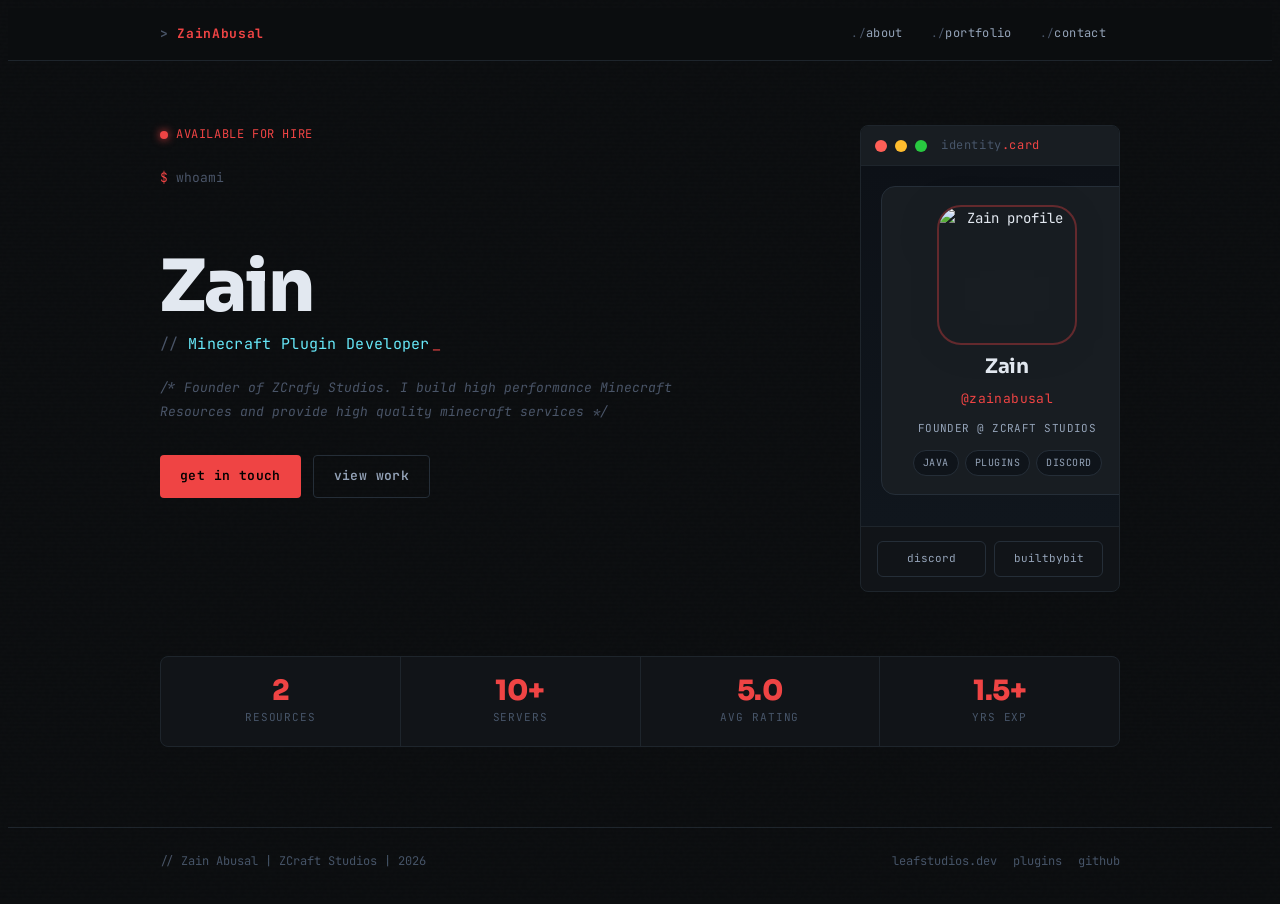
==== index.html @ 1bf6b718 "Add files via upload" ====
<!doctype html>
<html lang="en">
<head>
<meta charset="utf-8" />
<meta name="viewport" content="width=device-width, initial-scale=1" />
<title>Loading…</title>
<link rel="preconnect" href="https://fonts.googleapis.com">
<link rel="preconnect" href="https://fonts.gstatic.com" crossorigin>
<link rel="stylesheet" href="https://fonts.googleapis.com/css2?family=JetBrains+Mono:wght@400;600;700&family=Sora:wght@400;600;700;800&display=swap">
<link rel="stylesheet" href="styles.css">
</head>
<body data-page="index">
<main class="wrapper" id="app" style="padding-top:32px;padding-bottom:32px"></main>
<script src="app.js"></script>
</body>
</html>
---- styles.css ----
:root {
  --background: #0c0e10;
  --foreground: #e2e8f0;
  --bg2: #111418;
  --bg3: #181d22;
  --border: #1e252c;
  --border2: #252e38;
  --main: #ef4444;
  --main-dim: #dc2626;
  --cyan: #67e8f9;
  --orange: #fb923c;
  --comment: #4a5568;
  --text: #e2e8f0;
  --text2: #94a3b8;
  --text3: #475569;

  --mono: 'JetBrains Mono', 'Fira Code', monospace;
  --sans: 'Sora', sans-serif;
  --window-radius: 8px;
}

html { scroll-behavior: smooth; }

body {
  background: var(--background);
  color: var(--text);
  font-family: var(--mono);
  font-size: 14px;
  line-height: 1.6;
  overflow-x: hidden;
}

body::before {
  content: '';
  position: fixed;
  inset: 0;
  background: repeating-linear-gradient(0deg, transparent, transparent 2px, rgba(0,0,0,0.03) 2px, rgba(0,0,0,0.03) 4px);
  pointer-events: none;
  z-index: 1;
  will-change: auto;
}

body::after {
  content: '';
  position: fixed;
  inset: 0;
  background-image: url("data:image/svg+xml,%3Csvg viewBox='0 0 256 256' xmlns='http://www.w3.org/2000/svg'%3E%3Cfilter id='n'%3E%3CfeTurbulence type='fractalNoise' baseFrequency='0.9' numOctaves='4' stitchTiles='stitch'/%3E%3C/filter%3E%3Crect width='100%25' height='100%25' filter='url(%23n)' opacity='0.03'/%3E%3C/svg%3E");
  pointer-events: none;
  z-index: 1;
  opacity: 0.4;
}

@media (max-width: 768px) {
  body::before, body::after { display: none; }
}

.wrapper { max-width: 960px; margin: 0 auto; padding: 0 24px; position: relative; z-index: 2; }
.topbar { position: sticky; top: 0; z-index: 50; }

@media (max-width: 640px) {
  .wrapper { padding: 0 14px; }
}

.window {
  background: var(--bg2);
  border: 1px solid var(--border);
  border-radius: var(--window-radius);
  overflow: hidden;
  margin-bottom: 16px;
  animation: fadeUp 0.4s ease both;
}

.window-bar {
  display: flex; align-items: center; gap: 8px;
  padding: 10px 14px;
  background: var(--bg3);
  border-bottom: 1px solid var(--border);
  user-select: none;
}

.dot { width: 12px; height: 12px; border-radius: 50%; flex-shrink: 0; }
.dot-red { background: #ff5f57; }
.dot-yellow { background: #febc2e; }
.dot-green { background: #28c840; }

.window-title {
  font-family: var(--mono);
  font-size: 12px;
  color: var(--text3);
  margin-left: 6px;
  letter-spacing: 0.05em;
}
.window-title span { color: var(--main); }
.window-body { padding: 24px; }

.topbar {
  position: sticky; top: 0; z-index: 100;
  background: rgba(12, 14, 16, 0.9);
  backdrop-filter: blur(12px);
  border-bottom: 1px solid var(--border);
  padding: 0 24px;
}
.topbar-inner {
  max-width: 960px; margin: 0 auto;
  display: flex; align-items: center; justify-content: space-between;
  height: 52px;
}
.topbar-logo {
  font-family: var(--mono); font-size: 13px; font-weight: 700;
  color: var(--main); text-decoration: none; letter-spacing: 0.05em;
}
.topbar-logo::before { content: '> '; color: var(--comment); }
.topbar-nav { display: flex; gap: 0; }
.topbar-nav a {
  font-family: var(--mono); font-size: 12px;
  color: var(--text2); text-decoration: none;
  padding: 6px 14px; border-radius: 4px;
  transition: color 0.15s, background 0.15s;
  letter-spacing: 0.03em;
}
.topbar-nav a:hover { color: var(--main); background: rgba(239, 68, 68, 0.07); }
.topbar-nav a::before { content: './'; color: var(--comment); font-size: 11px; }

.hero { padding: 64px 0 32px; }
.hero-grid {
  display: grid;
  grid-template-columns: 1fr 260px;
  gap: 40px;
  align-items: start;
}
.hero-prompt {
  font-family: var(--mono); font-size: 13px; color: var(--comment); margin-bottom: 4px;
}
.hero-prompt::before { content: '$ '; color: var(--main); }
.hero-name {
  font-family: var(--sans);
  font-size: clamp(42px, 7vw, 72px);
  font-weight: 800; line-height: 1.05;
  letter-spacing: -0.03em; color: var(--text);
  margin-bottom: 8px;
}
.hero-name-accent { color: var(--main); }
.hero-role {
  font-family: var(--mono); font-size: 15px; color: var(--cyan);
  margin-bottom: 20px; letter-spacing: 0.02em;
}
.hero-role::before { content: '// '; color: var(--comment); }
.hero-desc {
  font-family: var(--mono); font-size: 13px; color: var(--text2);
  max-width: 560px; line-height: 1.8; margin-bottom: 32px;
}
.hero-actions { display: flex; gap: 12px; flex-wrap: wrap; }

.btn {
  display: inline-flex; align-items: center; gap: 8px;
  padding: 10px 20px; border-radius: 4px;
  font-family: var(--mono); font-size: 13px; font-weight: 600;
  text-decoration: none; letter-spacing: 0.03em;
  transition: all 0.15s; cursor: pointer; border: none;
}
.btn-primary { background: var(--main); color: #000; }
.btn-primary:hover { background: #f87171; }
.btn-ghost {
  background: transparent; color: var(--text2);
  border: 1px solid var(--border2);
}
.btn-ghost:hover { border-color: var(--main); color: var(--main); }

.status-row { display: flex; align-items: center; gap: 8px; margin-bottom: 24px; }
.status-dot {
  width: 8px; height: 8px; border-radius: 50%;
  background: var(--main); box-shadow: 0 0 8px var(--main);
  animation: pulse 2s ease-in-out infinite;
}
@keyframes pulse {
  0%, 100% { opacity: 1; box-shadow: 0 0 6px var(--main); }
  50% { opacity: 0.6; box-shadow: 0 0 14px var(--main); }
}
.status-text {
  font-family: var(--mono); font-size: 12px; color: var(--main);
  letter-spacing: 0.05em; text-transform: uppercase;
}

.skin-window .window-body {
  padding: 20px;
  background: linear-gradient(180deg, #0d1117 0%, #10161d 100%);
  min-height: 320px;
}
.profile-card {
  width: 100%; background: var(--bg3);
  border: 1px solid var(--border2); border-radius: 14px;
  padding: 18px 16px;
  display: flex; flex-direction: column; align-items: center;
  text-align: center; gap: 10px;
}
.skin-img {
  width: 136px; height: 136px; display: block; object-fit: cover;
  border-radius: 24px; border: 2px solid rgba(239, 68, 68, 0.35);
  filter: drop-shadow(0 8px 22px rgba(0, 0, 0, 0.35));
}
.profile-name {
  font-family: var(--sans); font-size: 20px; font-weight: 700;
  letter-spacing: -0.01em; color: var(--text); line-height: 1.2;
}
.profile-handle {
  font-family: var(--mono); font-size: 13px; color: var(--main); letter-spacing: 0.03em;
}
.profile-note {
  font-size: 11px; color: var(--text2);
  letter-spacing: 0.04em; text-transform: uppercase;
}
.profile-chips {
  display: flex; flex-wrap: wrap; gap: 6px; justify-content: center; margin-top: 2px;
}
.profile-chip {
  font-size: 10px; color: var(--text2);
  border: 1px solid var(--border2); border-radius: 999px;
  padding: 4px 9px; background: #0f141a;
  letter-spacing: 0.05em; text-transform: uppercase;
}
.skin-meta {
  padding: 14px 16px; border-top: 1px solid var(--border);
  display: flex; gap: 8px;
}
.profile-meta-link {
  flex: 1; text-align: center; text-decoration: none;
  border: 1px solid var(--border2); border-radius: 6px;
  padding: 8px 10px; font-size: 11px; color: var(--text2);
  text-transform: lowercase; transition: all 0.15s;
}
.profile-meta-link:hover {
  color: var(--main); border-color: var(--main); background: rgba(239, 68, 68, 0.07);
}

.stats-row {
  display: grid; grid-template-columns: repeat(4, 1fr);
  gap: 1px; background: var(--border);
  border: 1px solid var(--border); border-radius: var(--window-radius);
  overflow: hidden;
  animation: fadeUp 0.4s ease 0.1s both;
}
.stat-cell {
  background: var(--bg2); padding: 20px 16px; text-align: center;
  transition: background 0.15s;
}
.stat-cell:hover { background: var(--bg3); }
.stat-n {
  font-family: var(--sans); font-size: 28px; font-weight: 800;
  color: var(--main); line-height: 1; letter-spacing: -0.02em;
}
.stat-l {
  font-family: var(--mono); font-size: 11px; color: var(--text3);
  text-transform: uppercase; letter-spacing: 0.08em; margin-top: 4px;
}

section { margin-bottom: 16px; }

.about-grid { display: grid; grid-template-columns: 1fr 1fr; gap: 16px; }
.about-bio {
  font-family: var(--mono); font-size: 13px;
  color: var(--text2); line-height: 1.9;
  white-space: pre-wrap;
}
.kw-string { color: var(--main); }
.kw-comment { color: var(--comment); font-style: italic; }
.kw-var { color: var(--cyan); }
.kw-fn { color: var(--orange); }

.skills-list { display: flex; flex-direction: column; gap: 8px; }
.skill-row {
  display: flex; align-items: center; gap: 12px;
  padding: 10px 12px; background: var(--bg3);
  border: 1px solid var(--border); border-radius: 4px;
  font-size: 12px; transition: border-color 0.15s;
}
.skill-row:hover { border-color: var(--border2); }
.skill-row-name { color: var(--cyan); font-weight: 600; min-width: 110px; }
.skill-bar-track {
  flex: 1; height: 3px; background: var(--border2);
  border-radius: 2px; overflow: hidden;
}
.skill-bar-fill {
  height: 100%;
  background: linear-gradient(90deg, var(--main-dim), var(--main));
  border-radius: 2px; transform-origin: left;
  animation: fillBar 1.2s ease-out both;
}
@keyframes fillBar { from { transform: scaleX(0); } to { transform: scaleX(1); } }
.skill-pct { font-size: 11px; color: var(--text3); min-width: 32px; text-align: right; }

.tech-group { margin-top: 16px; }
.tech-group-label {
  font-size: 11px; color: var(--comment); margin-bottom: 8px;
  text-transform: uppercase; letter-spacing: 0.08em;
}
.tags { display: flex; flex-wrap: wrap; gap: 6px; }
.tag {
  font-family: var(--mono); font-size: 11px;
  padding: 4px 10px; border-radius: 3px;
  border: 1px solid var(--border2); color: var(--text2);
  background: var(--bg3); transition: all 0.15s;
}
.tag:hover { border-color: var(--main); color: var(--main); }

.section-label {
  font-family: var(--mono); font-size: 11px;
  color: var(--comment); text-transform: uppercase;
  letter-spacing: 0.12em; margin-bottom: 16px;
  display: flex; align-items: center; gap: 10px;
}
.section-label::after {
  content: ''; flex: 1; height: 1px; background: var(--border);
}

.portfolio-window .window-body { padding: 0; }
.portfolio-top {
  display: grid; grid-template-columns: 280px 1fr;
}
.portfolio-img-side {
  background: linear-gradient(135deg, #0d1a12, #0e1a23);
  display: flex; align-items: center; justify-content: center;
  border-right: 1px solid var(--border);
  padding: 32px; min-height: 200px;
}
.portfolio-logo {
  width: 120px; height: 120px; border-radius: 20px;
  object-fit: contain;
  filter: drop-shadow(0 8px 24px rgba(239, 68, 68, 0.3));
}
.portfolio-info { padding: 28px; }
.portfolio-title {
  font-family: var(--sans); font-size: 24px; font-weight: 800;
  letter-spacing: -0.02em; color: var(--text); margin-bottom: 8px;
}
.portfolio-desc {
  font-family: var(--mono); font-size: 12px; color: var(--text2);
  line-height: 1.8; margin-bottom: 20px;
}
.portfolio-nums {
  display: flex; gap: 24px; padding-top: 16px;
  border-top: 1px solid var(--border); margin-bottom: 20px;
}
.p-num-val {
  font-family: var(--sans); font-size: 20px; font-weight: 800;
  color: var(--main); letter-spacing: -0.02em;
}
.p-num-lbl {
  font-family: var(--mono); font-size: 10px; color: var(--text3);
  text-transform: uppercase; letter-spacing: 0.1em; margin-top: 2px;
}

.featured-wrap { padding: 22px 24px 24px; border-top: 1px solid var(--border); }
.featured-label {
  font-family: var(--mono); font-size: 11px; color: var(--comment);
  text-transform: uppercase; letter-spacing: 0.08em; margin-bottom: 10px;
}

.commissions-wrap { padding: 22px 24px 24px; }
.commissions-head {
  font-family: var(--mono); font-size: 12px; color: var(--text2);
  margin-bottom: 14px; line-height: 1.8;
}
.commissions-grid {
  display: grid; grid-template-columns: repeat(3, 1fr); gap: 8px; margin-bottom: 16px;
}
.commission-card {
  background: var(--bg3); border: 1px solid var(--border);
  border-radius: 6px; padding: 14px; transition: border-color 0.15s;
}
.commission-card:hover { border-color: var(--main); }
.commission-title {
  font-family: var(--mono); font-size: 12px; color: var(--main);
  text-transform: uppercase; letter-spacing: 0.06em; margin-bottom: 6px;
}
.commission-desc {
  font-family: var(--mono); font-size: 11px; color: var(--text2); line-height: 1.7;
}

.link-sm {
  font-family: var(--mono); font-size: 12px; color: var(--text3);
  text-decoration: none; display: inline-flex; align-items: center; gap: 4px;
  transition: color 0.15s;
}
.link-sm:hover { color: var(--main); }
.link-sm::after { content: ' →'; }

.contact-grid {
  display: grid; grid-template-columns: repeat(3, 1fr); gap: 8px;
}
.contact-item {
  background: var(--bg3); border: 1px solid var(--border);
  border-radius: 4px; padding: 18px 16px;
  text-decoration: none; display: flex; align-items: center; gap: 12px;
  transition: all 0.2s;
  animation: fadeUp 0.5s cubic-bezier(.2,.7,.2,1) both;
  min-height: 92px;
}
.contact-item:hover {
  border-color: var(--main); background: rgba(239, 68, 68, 0.05);
  transform: translateY(-2px);
  box-shadow: 0 14px 26px -22px rgba(239, 68, 68, 0.65);
}
.contact-icon {
  width: 36px; height: 36px;
  display: flex; align-items: center; justify-content: center;
  font-size: 18px; flex-shrink: 0; color: var(--main);
}
.contact-text-platform {
  font-family: var(--mono); font-size: 11px; color: var(--text3);
  text-transform: uppercase; letter-spacing: 0.08em;
}
.contact-text-handle {
  font-family: var(--mono); font-size: 13px; color: var(--text);
  font-weight: 600; margin-top: 2px;
}
.contact-text-meta {
  font-family: var(--mono);
  font-size: 10px;
  color: var(--text3);
  margin-top: 5px;
  line-height: 1.5;
}
.contact-item:hover .contact-text-handle { color: var(--main); }

footer { border-top: 1px solid var(--border); padding: 24px; margin-top: 32px; }
.footer-inner {
  max-width: 960px; margin: 0 auto;
  display: flex; align-items: center; justify-content: space-between;
}
.footer-left { font-family: var(--mono); font-size: 12px; color: var(--text3); }
.footer-left span { color: var(--comment); }
.footer-links { display: flex; gap: 16px; }
.footer-links a {
  font-family: var(--mono); font-size: 12px; color: var(--text3);
  text-decoration: none; transition: color 0.15s;
}
.footer-links a:hover { color: var(--main); }

@keyframes fadeUp { from { opacity: 0; transform: translateY(16px); } to { opacity: 1; transform: none; } }
@keyframes fadeIn { from { opacity: 0; } to { opacity: 1; } }
@keyframes blink { 0%,100% { opacity: 1; } 50% { opacity: 0; } }
@keyframes shimmer { 0% { background-position: -200% 0; } 100% { background-position: 200% 0; } }

/* page transition + staggered window entrance */
main.wrapper { animation: fadeIn 0.35s ease both; }
.window { animation: fadeUp 0.5s cubic-bezier(.2,.7,.2,1) both; }
.window:nth-of-type(2) { animation-delay: 0.08s; }
.window:nth-of-type(3) { animation-delay: 0.16s; }
.window:nth-of-type(4) { animation-delay: 0.24s; }
.project-card { animation: fadeUp 0.5s cubic-bezier(.2,.7,.2,1) both; }
.project-card:nth-child(2) { animation-delay: 0.08s; }
.project-card:nth-child(3) { animation-delay: 0.16s; }
.project-card:nth-child(4) { animation-delay: 0.24s; }
.project-card:nth-child(n+5) { animation-delay: 0.32s; }

.project-card { transition: transform .25s ease, border-color .2s ease, box-shadow .25s ease; }
.project-card:hover { transform: translateY(-3px); border-color: var(--main); box-shadow: 0 12px 30px -16px rgba(239,68,68,0.35); }

.hero-cursor::after {
  content: '_'; color: var(--main); margin-left: 2px;
  animation: blink 1s steps(1) infinite;
}

/* loading skeleton helper */
.skeleton-line {
  height: 12px; border-radius: 3px;
  background: linear-gradient(90deg, var(--bg3) 25%, var(--border2) 50%, var(--bg3) 75%);
  background-size: 200% 100%;
  animation: shimmer 1.4s linear infinite;
}

@media (prefers-reduced-motion: reduce) {
  *, *::before, *::after { animation: none !important; transition: none !important; }
}

@media (max-width: 768px) {
  .hero { padding: 32px 0 16px; }
  .hero-grid { grid-template-columns: 1fr; gap: 28px; }
  .hero-skin-panel { order: -1; max-width: 320px; margin: 0 auto; width: 100%; }
  .stats-row { grid-template-columns: repeat(2, 1fr) !important; }
  .about-grid { grid-template-columns: 1fr; }
  .portfolio-top { grid-template-columns: 1fr; }
  .portfolio-img-side { padding: 20px; min-height: 140px; }
  .portfolio-logo { width: 88px; height: 88px; }
  .commissions-grid, .commissions-grid-fluid { grid-template-columns: 1fr; }
  .contact-grid, .contact-grid-fluid { grid-template-columns: 1fr; }
  .topbar-nav a::before { content: ''; }
  .window-title { white-space: nowrap; overflow: hidden; text-overflow: ellipsis; }
  .footer-inner { flex-direction: column; gap: 10px; text-align: center; }
  .footer-links { flex-wrap: wrap; justify-content: center; }
  .hero-actions .btn { flex: 1; justify-content: center; }
  .review-head { flex-wrap: wrap; }
  .stars { margin-left: auto; }
}
@media (max-width: 480px) {
  .topbar-nav a { padding: 6px 10px; font-size: 11px; }
  .topbar-logo { font-size: 12px; }
  .window-body { padding: 16px; }
  .portfolio-info { padding: 18px; }
  .project-content { padding: 16px; }
  .commissions-wrap { padding: 16px; }
  .hero-name { font-size: clamp(36px, 11vw, 56px); }
  .stat-n { font-size: 22px; }
  .project-img { height: 130px; }
}


/* nav active link */
.topbar-nav a.active { color: var(--main); background: rgba(239, 68, 68, 0.07); }

/* projects grid */
.projects-grid {
  display: grid;
  grid-template-columns: repeat(auto-fit, minmax(320px, 1fr));
  gap: 16px;
  margin-bottom: 16px;
}
.commissions-grid-fluid {
  display: grid;
  grid-template-columns: repeat(auto-fit, minmax(220px, 1fr));
  gap: 8px;
  margin-bottom: 16px;
}
.contact-grid-fluid {
  display: grid;
  grid-template-columns: repeat(auto-fit, minmax(220px, 1fr));
  gap: 8px;
}
.contact-shell {
  display: grid;
  grid-template-columns: minmax(0, 1.05fr) minmax(320px, 0.95fr);
  gap: 24px;
  align-items: start;
}
.contact-lead {
  display: flex;
  flex-direction: column;
  gap: 16px;
  animation: fadeUp 0.55s cubic-bezier(.2,.7,.2,1) both;
}
.contact-kicker {
  font-family: var(--mono);
  font-size: 11px;
  text-transform: uppercase;
  letter-spacing: 0.12em;
  color: var(--cyan);
}
.contact-title {
  font-family: var(--sans);
  font-size: clamp(30px, 5vw, 48px);
  line-height: 1.02;
  letter-spacing: -0.02em;
  color: var(--text);
  max-width: 12ch;
}
.contact-copy {
  font-family: var(--mono);
  font-size: 13px;
  line-height: 1.9;
  color: var(--text2);
  max-width: 58ch;
}
.contact-notes {
  display: grid;
  grid-template-columns: repeat(2, minmax(0, 1fr));
  gap: 10px;
}
.contact-note-card {
  background: linear-gradient(180deg, rgba(17,20,24,0.95), rgba(12,16,21,0.95));
  border: 1px solid var(--border);
  border-radius: 6px;
  padding: 14px 15px;
  display: flex;
  flex-direction: column;
  gap: 6px;
}
.contact-note-label {
  font-family: var(--mono);
  font-size: 10px;
  text-transform: uppercase;
  letter-spacing: 0.1em;
  color: var(--text3);
}
.contact-note-card strong {
  font-family: var(--mono);
  font-size: 12px;
  line-height: 1.7;
  color: var(--text);
  font-weight: 600;
}
.contact-primary-card {
  position: relative;
  overflow: hidden;
  display: flex;
  flex-direction: column;
  gap: 8px;
  padding: 18px 18px 20px;
  border-radius: 8px;
  text-decoration: none;
  border: 1px solid color-mix(in srgb, var(--main) 45%, var(--border));
  background:
    linear-gradient(135deg, rgba(239,68,68,0.12), rgba(103,232,249,0.06)),
    linear-gradient(180deg, rgba(17,20,24,0.98), rgba(12,15,19,0.98));
  box-shadow: 0 18px 34px -24px rgba(239, 68, 68, 0.45);
  transition: transform .22s ease, border-color .22s ease, box-shadow .22s ease;
}
.contact-primary-card:hover {
  transform: translateY(-2px);
  border-color: var(--main);
  box-shadow: 0 22px 40px -24px rgba(239, 68, 68, 0.55);
}
.contact-primary-badge {
  width: fit-content;
  padding: 4px 8px;
  border-radius: 999px;
  border: 1px solid rgba(239,68,68,0.25);
  background: rgba(239,68,68,0.1);
  font-family: var(--mono);
  font-size: 10px;
  text-transform: uppercase;
  letter-spacing: 0.1em;
  color: var(--main);
}
.contact-primary-platform {
  font-family: var(--mono);
  font-size: 11px;
  color: var(--text3);
  letter-spacing: 0.1em;
  text-transform: uppercase;
}
.contact-primary-handle {
  font-family: var(--sans);
  font-size: clamp(20px, 3vw, 28px);
  line-height: 1.1;
  color: var(--text);
  font-weight: 700;
}
.contact-primary-cta {
  font-family: var(--mono);
  font-size: 11px;
  color: var(--cyan);
  text-transform: uppercase;
  letter-spacing: 0.08em;
}
.project-card { margin-bottom: 0; }
.project-body { display: flex; flex-direction: column; }
.project-img {
  width: 100%;
  height: 160px;
  object-fit: cover;
  background: linear-gradient(135deg, #0d1a12, #0e1a23);
  border-bottom: 1px solid var(--border);
}
.project-content { padding: 20px; display: flex; flex-direction: column; gap: 12px; }
.project-head { display: flex; align-items: baseline; justify-content: space-between; gap: 8px; }
.project-name {
  font-family: var(--sans); font-size: 18px; font-weight: 800;
  color: var(--text); letter-spacing: -0.02em;
}
.project-brand {
  font-family: var(--mono); font-size: 10px; color: var(--main);
  text-transform: uppercase; letter-spacing: 0.08em;
}
.project-summary {
  font-family: var(--mono); font-size: 12px; color: var(--text2); line-height: 1.7;
}

.review-card {
  margin-top: 8px;
  background: linear-gradient(180deg, var(--bg3), #0f1318);
  border: 1px solid var(--border);
  border-left: 3px solid var(--main);
  border-radius: 6px;
  padding: 14px 16px;
  display: flex; flex-direction: column; gap: 10px;
  position: relative;
}
.review-card::before {
  content: '"';
  position: absolute; top: -6px; right: 12px;
  font-family: var(--sans); font-size: 48px; line-height: 1;
  color: var(--main); opacity: 0.2;
}
.review-head { display: flex; align-items: center; gap: 12px; }
.review-avatar {
  width: 38px; height: 38px; border-radius: 50%;
  background: var(--bg2); border: 1px solid var(--border2);
  object-fit: cover; flex-shrink: 0;
}
.review-meta { flex: 1; min-width: 0; }
.review-name {
  font-family: var(--mono); font-size: 12px; color: var(--text); font-weight: 700;
  letter-spacing: 0.02em;
}
.review-handle {
  font-family: var(--mono); font-size: 10px; color: var(--text3); margin-top: 1px;
}
.stars {
  display: inline-flex; align-items: center; gap: 1px;
  font-size: 13px; letter-spacing: 1px; line-height: 1;
}
.star { display: inline-block; }
.star-full { color: var(--main); }
.star-empty { color: var(--border2); }
.star-half {
  background: linear-gradient(90deg, var(--main) 50%, var(--border2) 50%);
  -webkit-background-clip: text; background-clip: text;
  -webkit-text-fill-color: transparent; color: transparent;
}
.stars-num {
  margin-left: 6px; font-family: var(--mono); font-size: 10px;
  color: var(--text3); -webkit-text-fill-color: var(--text3);
}
.review-text {
  font-family: var(--mono); font-size: 12px; color: var(--text2);
  line-height: 1.7; font-style: italic;
}

@media (max-width: 768px) {
  .projects-grid { grid-template-columns: 1fr; }
  .contact-shell { grid-template-columns: 1fr; }
  .contact-title { max-width: none; }
  .contact-notes { grid-template-columns: 1fr; }
}

* { border-color: var(--border); }
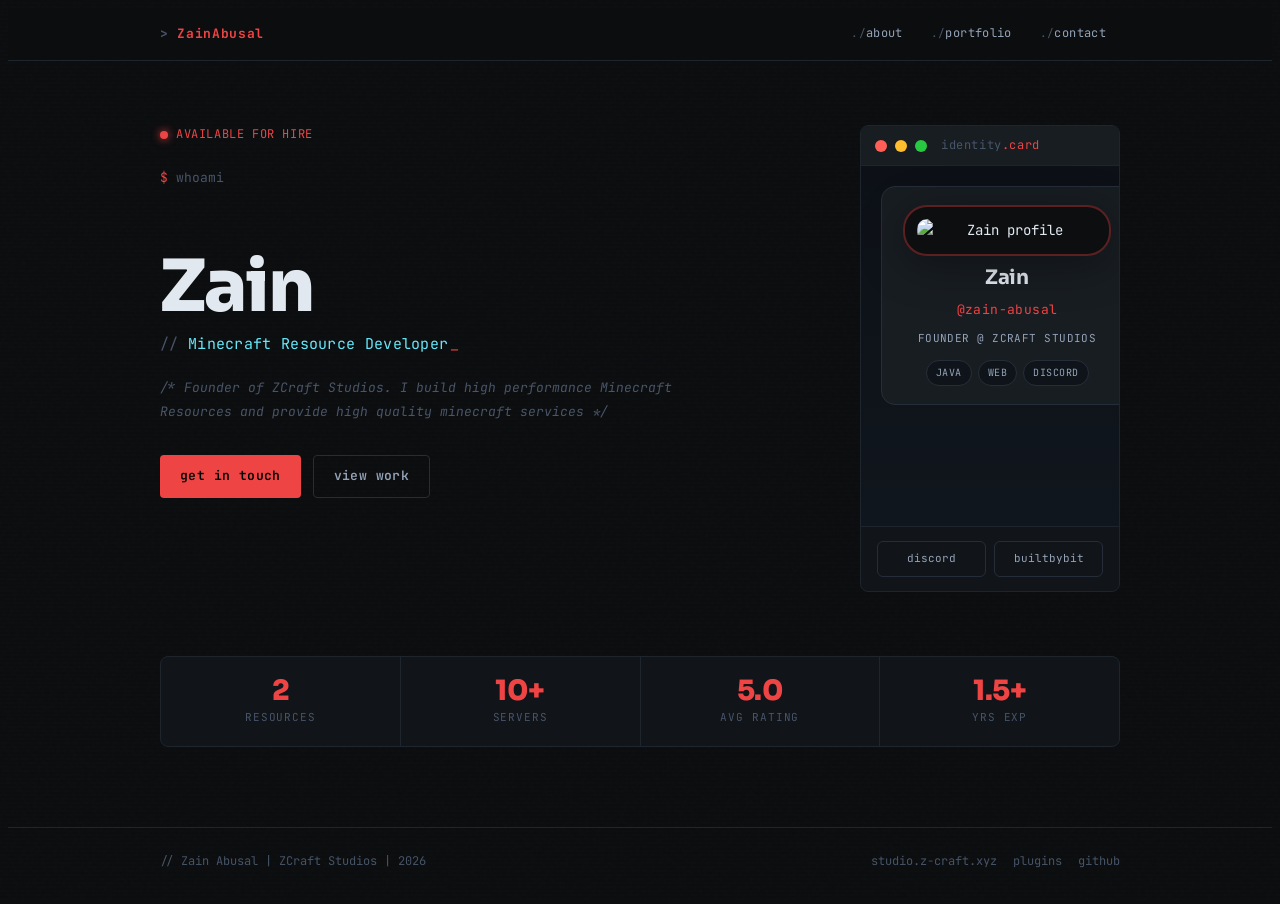
==== commit bd095a4d: "Update HTML meta tags and improve SEO across multiple pages" ====
--- a/index.html
+++ b/index.html
@@ -3,7 +3,10 @@
 <head>
 <meta charset="utf-8" />
 <meta name="viewport" content="width=device-width, initial-scale=1" />
-<title>Loading…</title>
+<meta name="description" content="Zain Abusal portfolio — Minecraft resource developer building high performance Minecraft resources, custom plugins, and websites." />
+<meta name="robots" content="index,follow" />
+<title>Zain Abusal | ZCraft Studios</title>
+<link rel="canonical" href="/" />
 <link rel="preconnect" href="https://fonts.googleapis.com">
 <link rel="preconnect" href="https://fonts.gstatic.com" crossorigin>
 <link rel="stylesheet" href="https://fonts.googleapis.com/css2?family=JetBrains+Mono:wght@400;600;700&family=Sora:wght@400;600;700;800&display=swap">
--- a/styles.css
+++ b/styles.css
@@ -122,6 +122,8 @@
 .topbar-nav a:hover { color: var(--main); background: rgba(239, 68, 68, 0.07); }
 .topbar-nav a::before { content: './'; color: var(--comment); font-size: 11px; }
 
+.window img, .portfolio-logo, .project-img, .skin-img, .review-avatar { max-width: 100%; height: auto; }
+
 .hero { padding: 64px 0 32px; }
 .hero-grid {
   display: grid;
@@ -195,7 +197,8 @@
   text-align: center; gap: 10px;
 }
 .skin-img {
-  width: 136px; height: 136px; display: block; object-fit: cover;
+  width: 180px; height: 180px; display: block; object-fit: contain;
+  background: var(--background); padding: 12px;
   border-radius: 24px; border: 2px solid rgba(239, 68, 68, 0.35);
   filter: drop-shadow(0 8px 22px rgba(0, 0, 0, 0.35));
 }
@@ -321,10 +324,10 @@
   background: linear-gradient(135deg, #0d1a12, #0e1a23);
   display: flex; align-items: center; justify-content: center;
   border-right: 1px solid var(--border);
-  padding: 32px; min-height: 200px;
+  padding: 32px; min-height: 240px;
 }
 .portfolio-logo {
-  width: 120px; height: 120px; border-radius: 20px;
+  width: 100%; max-width: 180px; height: auto; border-radius: 20px;
   object-fit: contain;
   filter: drop-shadow(0 8px 24px rgba(239, 68, 68, 0.3));
 }
@@ -647,8 +650,9 @@
 .project-body { display: flex; flex-direction: column; }
 .project-img {
   width: 100%;
-  height: 160px;
-  object-fit: cover;
+  height: auto;
+  max-height: 260px;
+  object-fit: contain;
   background: linear-gradient(135deg, #0d1a12, #0e1a23);
   border-bottom: 1px solid var(--border);
 }
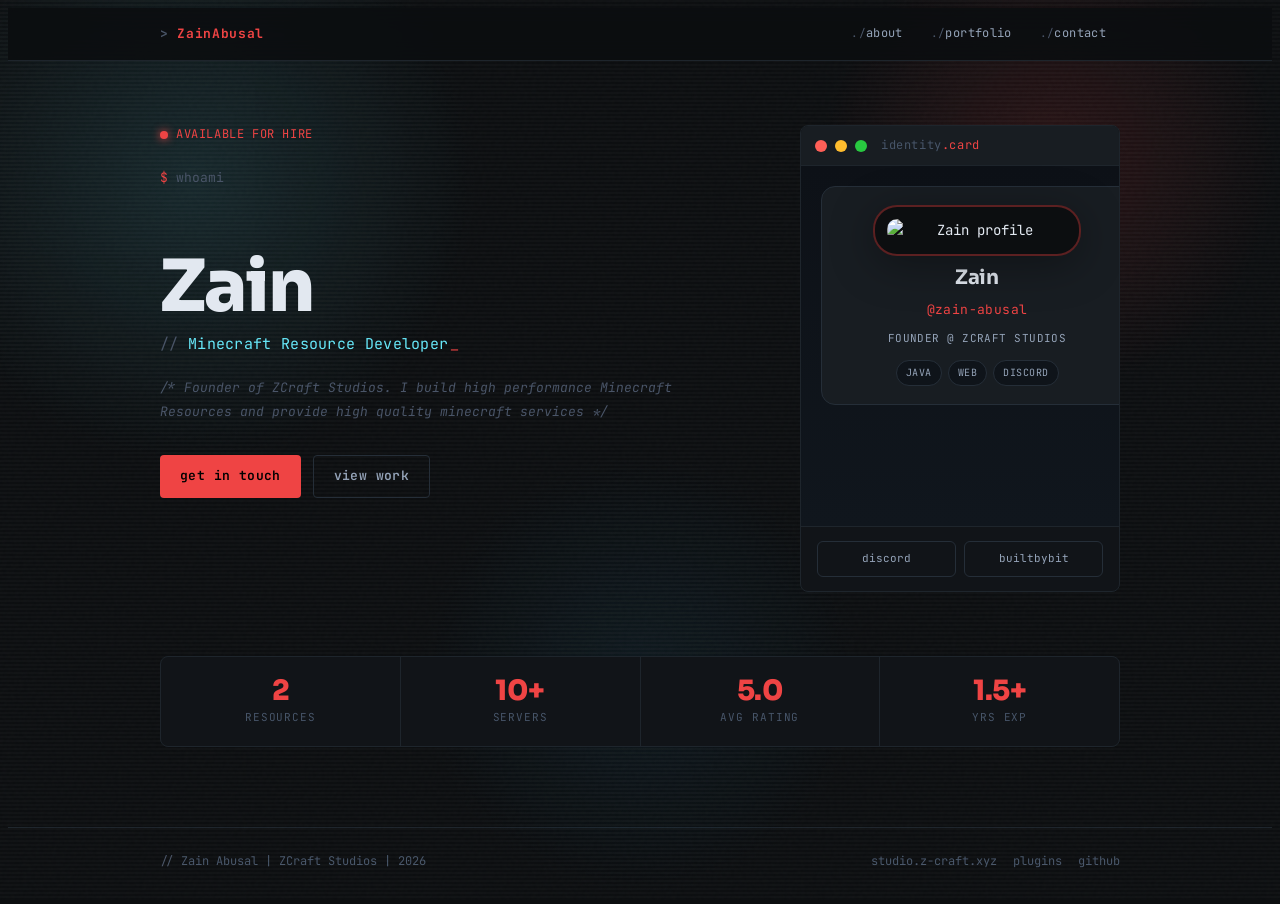
==== commit 1da90102: "anims" ====
--- a/index.html
+++ b/index.html
@@ -4,9 +4,12 @@
 <meta charset="utf-8" />
 <meta name="viewport" content="width=device-width, initial-scale=1" />
 <meta name="description" content="Zain Abusal portfolio — Minecraft resource developer building high performance Minecraft resources, custom plugins, and websites." />
+<meta name="keywords" content="Minecraft, resource developer, web portfolio, performance, ZCraft Studios, Java, JavaScript" />
+<meta name="author" content="Zain Abusal" />
 <meta name="robots" content="index,follow" />
-<title>Zain Abusal | ZCraft Studios</title>
+<title>Zain Abusal | Minecraft Resource Developer</title>
 <link rel="canonical" href="/" />
+<link rel="preload" href="styles.css" as="style">
 <link rel="preconnect" href="https://fonts.googleapis.com">
 <link rel="preconnect" href="https://fonts.gstatic.com" crossorigin>
 <link rel="stylesheet" href="https://fonts.googleapis.com/css2?family=JetBrains+Mono:wght@400;600;700&family=Sora:wght@400;600;700;800&display=swap">
@@ -14,6 +17,6 @@
 </head>
 <body data-page="index">
 <main class="wrapper" id="app" style="padding-top:32px;padding-bottom:32px"></main>
-<script src="app.js"></script>
+<script src="app.js" defer></script>
 </body>
 </html>
--- a/styles.css
+++ b/styles.css
@@ -35,20 +35,26 @@
   content: '';
   position: fixed;
   inset: 0;
-  background: repeating-linear-gradient(0deg, transparent, transparent 2px, rgba(0,0,0,0.03) 2px, rgba(0,0,0,0.03) 4px);
+  background:
+    radial-gradient(circle at 15% 20%, rgba(103, 232, 249, 0.14), transparent 22%),
+    radial-gradient(circle at 82% 18%, rgba(239, 68, 68, 0.16), transparent 18%),
+    radial-gradient(circle at 50% 75%, rgba(56, 189, 248, 0.08), transparent 24%),
+    repeating-linear-gradient(0deg, transparent, transparent 2px, rgba(255, 255, 255, 0.03) 2px, rgba(255, 255, 255, 0.03) 4px);
   pointer-events: none;
   z-index: 1;
-  will-change: auto;
+  opacity: 0.85;
+  animation: float 18s ease-in-out infinite;
+  will-change: transform, opacity;
 }
 
 body::after {
   content: '';
   position: fixed;
   inset: 0;
-  background-image: url("data:image/svg+xml,%3Csvg viewBox='0 0 256 256' xmlns='http://www.w3.org/2000/svg'%3E%3Cfilter id='n'%3E%3CfeTurbulence type='fractalNoise' baseFrequency='0.9' numOctaves='4' stitchTiles='stitch'/%3E%3C/filter%3E%3Crect width='100%25' height='100%25' filter='url(%23n)' opacity='0.03'/%3E%3C/svg%3E");
+  background-image: url("data:image/svg+xml,%3Csvg viewBox='0 0 256 256' xmlns='http://www.w3.org/2000/svg'%3E%3Cfilter id='n'%3E%3CfeTurbulence type='fractalNoise' baseFrequency='0.85' numOctaves='4' stitchTiles='stitch'/%3E%3C/filter%3E%3Crect width='100%25' height='100%25' filter='url(%23n)' opacity='0.04'/%3E%3C/svg%3E");
   pointer-events: none;
   z-index: 1;
-  opacity: 0.4;
+  opacity: 0.45;
 }
 
 @media (max-width: 768px) {
@@ -127,12 +133,17 @@
 .hero { padding: 64px 0 32px; }
 .hero-grid {
   display: grid;
-  grid-template-columns: 1fr 260px;
+  grid-template-columns: minmax(0, 1fr) minmax(240px, 320px);
   gap: 40px;
   align-items: start;
 }
+.hero-skin-panel {
+  width: 100%;
+  min-width: 0;
+}
 .hero-prompt {
   font-family: var(--mono); font-size: 13px; color: var(--comment); margin-bottom: 4px;
+  opacity: 0; animation: fadeUp 0.7s ease both; animation-delay: 0.1s;
 }
 .hero-prompt::before { content: '$ '; color: var(--main); }
 .hero-name {
@@ -141,18 +152,24 @@
   font-weight: 800; line-height: 1.05;
   letter-spacing: -0.03em; color: var(--text);
   margin-bottom: 8px;
+  opacity: 0; animation: textPop 0.8s ease both; animation-delay: 0.18s;
 }
 .hero-name-accent { color: var(--main); }
 .hero-role {
   font-family: var(--mono); font-size: 15px; color: var(--cyan);
   margin-bottom: 20px; letter-spacing: 0.02em;
+  opacity: 0; animation: fadeUp 0.7s ease both; animation-delay: 0.26s;
 }
 .hero-role::before { content: '// '; color: var(--comment); }
 .hero-desc {
   font-family: var(--mono); font-size: 13px; color: var(--text2);
   max-width: 560px; line-height: 1.8; margin-bottom: 32px;
-}
-.hero-actions { display: flex; gap: 12px; flex-wrap: wrap; }
+  opacity: 0; animation: fadeUp 0.7s ease both; animation-delay: 0.34s;
+}
+.hero-actions {
+  display: flex; gap: 12px; flex-wrap: wrap;
+  opacity: 0; animation: fadeUp 0.7s ease both; animation-delay: 0.42s;
+}
 
 .btn {
   display: inline-flex; align-items: center; gap: 8px;
@@ -444,6 +461,8 @@
 @keyframes fadeIn { from { opacity: 0; } to { opacity: 1; } }
 @keyframes blink { 0%,100% { opacity: 1; } 50% { opacity: 0; } }
 @keyframes shimmer { 0% { background-position: -200% 0; } 100% { background-position: 200% 0; } }
+@keyframes float { 0%,100% { transform: translate3d(0,0,0); } 50% { transform: translate3d(2%, -2%, 0); } }
+@keyframes textPop { from { opacity: 0; transform: translateY(16px) scale(0.98); } to { opacity: 1; transform: translateY(0) scale(1); } }
 
 /* page transition + staggered window entrance */
 main.wrapper { animation: fadeIn 0.35s ease both; }
--- a/styles.css
+++ b/styles.css
@@ -35,20 +35,26 @@
   content: '';
   position: fixed;
   inset: 0;
-  background: repeating-linear-gradient(0deg, transparent, transparent 2px, rgba(0,0,0,0.03) 2px, rgba(0,0,0,0.03) 4px);
+  background:
+    radial-gradient(circle at 15% 20%, rgba(103, 232, 249, 0.14), transparent 22%),
+    radial-gradient(circle at 82% 18%, rgba(239, 68, 68, 0.16), transparent 18%),
+    radial-gradient(circle at 50% 75%, rgba(56, 189, 248, 0.08), transparent 24%),
+    repeating-linear-gradient(0deg, transparent, transparent 2px, rgba(255, 255, 255, 0.03) 2px, rgba(255, 255, 255, 0.03) 4px);
   pointer-events: none;
   z-index: 1;
-  will-change: auto;
+  opacity: 0.85;
+  animation: float 18s ease-in-out infinite;
+  will-change: transform, opacity;
 }
 
 body::after {
   content: '';
   position: fixed;
   inset: 0;
-  background-image: url("data:image/svg+xml,%3Csvg viewBox='0 0 256 256' xmlns='http://www.w3.org/2000/svg'%3E%3Cfilter id='n'%3E%3CfeTurbulence type='fractalNoise' baseFrequency='0.9' numOctaves='4' stitchTiles='stitch'/%3E%3C/filter%3E%3Crect width='100%25' height='100%25' filter='url(%23n)' opacity='0.03'/%3E%3C/svg%3E");
+  background-image: url("data:image/svg+xml,%3Csvg viewBox='0 0 256 256' xmlns='http://www.w3.org/2000/svg'%3E%3Cfilter id='n'%3E%3CfeTurbulence type='fractalNoise' baseFrequency='0.85' numOctaves='4' stitchTiles='stitch'/%3E%3C/filter%3E%3Crect width='100%25' height='100%25' filter='url(%23n)' opacity='0.04'/%3E%3C/svg%3E");
   pointer-events: none;
   z-index: 1;
-  opacity: 0.4;
+  opacity: 0.45;
 }
 
 @media (max-width: 768px) {
@@ -127,12 +133,17 @@
 .hero { padding: 64px 0 32px; }
 .hero-grid {
   display: grid;
-  grid-template-columns: 1fr 260px;
+  grid-template-columns: minmax(0, 1fr) minmax(240px, 320px);
   gap: 40px;
   align-items: start;
 }
+.hero-skin-panel {
+  width: 100%;
+  min-width: 0;
+}
 .hero-prompt {
   font-family: var(--mono); font-size: 13px; color: var(--comment); margin-bottom: 4px;
+  opacity: 0; animation: fadeUp 0.7s ease both; animation-delay: 0.1s;
 }
 .hero-prompt::before { content: '$ '; color: var(--main); }
 .hero-name {
@@ -141,18 +152,24 @@
   font-weight: 800; line-height: 1.05;
   letter-spacing: -0.03em; color: var(--text);
   margin-bottom: 8px;
+  opacity: 0; animation: textPop 0.8s ease both; animation-delay: 0.18s;
 }
 .hero-name-accent { color: var(--main); }
 .hero-role {
   font-family: var(--mono); font-size: 15px; color: var(--cyan);
   margin-bottom: 20px; letter-spacing: 0.02em;
+  opacity: 0; animation: fadeUp 0.7s ease both; animation-delay: 0.26s;
 }
 .hero-role::before { content: '// '; color: var(--comment); }
 .hero-desc {
   font-family: var(--mono); font-size: 13px; color: var(--text2);
   max-width: 560px; line-height: 1.8; margin-bottom: 32px;
-}
-.hero-actions { display: flex; gap: 12px; flex-wrap: wrap; }
+  opacity: 0; animation: fadeUp 0.7s ease both; animation-delay: 0.34s;
+}
+.hero-actions {
+  display: flex; gap: 12px; flex-wrap: wrap;
+  opacity: 0; animation: fadeUp 0.7s ease both; animation-delay: 0.42s;
+}
 
 .btn {
   display: inline-flex; align-items: center; gap: 8px;
@@ -444,6 +461,8 @@
 @keyframes fadeIn { from { opacity: 0; } to { opacity: 1; } }
 @keyframes blink { 0%,100% { opacity: 1; } 50% { opacity: 0; } }
 @keyframes shimmer { 0% { background-position: -200% 0; } 100% { background-position: 200% 0; } }
+@keyframes float { 0%,100% { transform: translate3d(0,0,0); } 50% { transform: translate3d(2%, -2%, 0); } }
+@keyframes textPop { from { opacity: 0; transform: translateY(16px) scale(0.98); } to { opacity: 1; transform: translateY(0) scale(1); } }
 
 /* page transition + staggered window entrance */
 main.wrapper { animation: fadeIn 0.35s ease both; }
